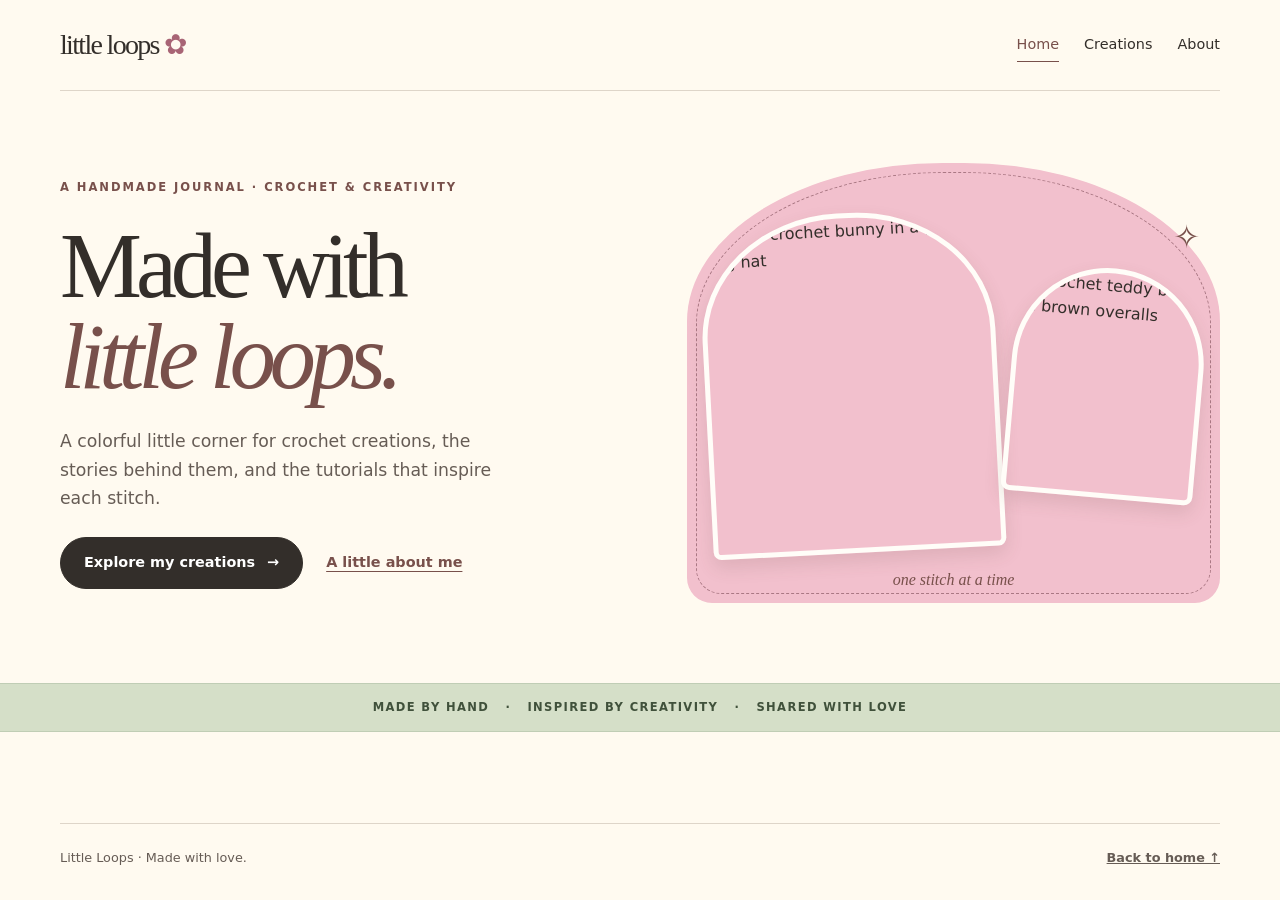
==== index.html @ b4562f56 "Add files via upload" ====
<!doctype html><html lang="en"><head><meta charset="utf-8"><meta name="viewport" content="width=device-width, initial-scale=1"><meta name="description" content="Little Loops — a handmade crochet portfolio."><title>Home | Little Loops</title><link rel="stylesheet" href="styles.css"></head><body><header class="shell nav"><a class="brand" href="index.html">little loops<span> ✿</span></a><nav class="navlinks" aria-label="Main navigation"><a href="index.html" aria-current="page">Home</a><a href="creations.html">Creations</a><a href="about.html">About</a></nav></header><main><section class="shell hero"><div class="hero-copy"><span class="eyebrow">A handmade journal · crochet &amp; creativity</span><h1>Made with<br><em>little loops.</em></h1><p>A colorful little corner for crochet creations, the stories behind them, and the tutorials that inspire each stitch.</p><div class="hero-actions"><a class="button" href="creations.html">Explore my creations <span aria-hidden="true">→</span></a><a class="text-link" href="about.html">A little about me</a></div></div><div class="hero-art"><img class="hero-main" src="images/frog-bunny.jpg" alt="White crochet bunny in a green frog hat"><img class="hero-side" src="images/teddy-bear.jpg" alt="Crochet teddy bear in brown overalls"><span class="spark" aria-hidden="true">✧</span><span class="art-note">one stitch at a time</span></div></section><div class="stripe">MADE BY HAND &nbsp; · &nbsp; INSPIRED BY CREATIVITY &nbsp; · &nbsp; SHARED WITH LOVE</div></main><footer class="shell footer"><span>Little Loops · Made with love.</span><a href="index.html">Back to home ↑</a></footer></body></html>
---- styles.css ----
:root{--paper:#fffaf0;--ink:#332e2a;--muted:#665c55;--pink:#f2c0cd;--sage:#d5dfc8;--yellow:#f8e0a1;--lilac:#dfd3ef;--line:#ded5c9;--white:#fffdf8;--accent:#78504b}*{box-sizing:border-box}body{margin:0;background:var(--paper);color:var(--ink);font:16px/1.65 system-ui,-apple-system,BlinkMacSystemFont,"Segoe UI",sans-serif;min-height:100vh;display:flex;flex-direction:column}main{flex:1}a{color:inherit}a:focus-visible{outline:3px solid #78504b;outline-offset:5px}h1,h2,h3,p{margin:0}h1,h2,h3,.brand{font-family:Georgia,"Times New Roman",serif;font-weight:normal}h1{font-size:clamp(3rem,7.2vw,6.3rem);line-height:.99;letter-spacing:-.065em}h2{font-size:clamp(2rem,4vw,3rem);line-height:1.1;letter-spacing:-.04em}h3{font-size:1.55rem;line-height:1.2}p{color:var(--muted)}.shell{width:min(1160px,calc(100% - 56px));margin-inline:auto}.eyebrow{font-size:.72rem;text-transform:uppercase;letter-spacing:.17em;font-weight:750;color:var(--accent)}.nav{display:flex;align-items:center;justify-content:space-between;gap:20px;padding:22px 0;border-bottom:1px solid var(--line)}.brand{text-decoration:none;font-size:1.75rem;letter-spacing:-.06em;white-space:nowrap}.brand span{color:#a86475}.navlinks{display:flex;gap:25px;flex-wrap:wrap;font-size:.9rem;align-items:center}.navlinks a{text-decoration:none;padding:5px 0;border-bottom:1px solid transparent}.navlinks a:hover,.navlinks a[aria-current=page]{border-color:var(--accent);color:var(--accent)}.hero{display:grid;grid-template-columns:1fr .95fr;align-items:center;gap:66px;padding:72px 0 80px;min-height:580px}.hero-copy{display:grid;gap:24px}.hero-copy p{max-width:455px;font-size:1.08rem}.hero em{color:var(--accent);font-weight:normal}.button{display:inline-flex;align-items:center;justify-content:center;gap:12px;width:fit-content;padding:13px 23px;background:var(--ink);color:white;border-radius:50px;text-decoration:none;font-size:.9rem;font-weight:650;border:1px solid var(--ink);transition:background .2s,transform .2s}.button:hover{background:var(--accent);transform:translateY(-2px)}.text-link{font-size:.9rem;font-weight:650;text-underline-offset:4px;color:var(--accent);width:fit-content}.hero-actions{display:flex;align-items:center;gap:23px;flex-wrap:wrap}.hero-art{position:relative;display:grid;grid-template-columns:1.22fr .8fr;gap:12px;align-items:center;padding:22px 18px;background:var(--pink);border-radius:48% 48% 25px 25px / 36% 36% 25px 25px;min-height:440px;isolation:isolate}.hero-art:before{content:"";position:absolute;inset:9px;border:1px dashed #aa7884;border-radius:inherit;z-index:-1}.hero-art img{width:100%;display:block;object-fit:cover;border:5px solid var(--white);box-shadow:0 8px 18px #60494024}.hero-main{height:340px;border-radius:48% 48% 8px 8px / 36% 36% 8px 8px;object-position:center 58%;transform:rotate(-3deg)}.hero-side{height:230px;border-radius:100px 100px 9px 9px;object-position:center 42%;transform:rotate(5deg)}.art-note{position:absolute;bottom:10px;left:0;right:0;text-align:center;font-family:Georgia,serif;font-style:italic;font-size:1rem;color:var(--accent)}.spark{position:absolute;color:var(--accent);font-size:2rem;right:20px;top:48px}.stripe{background:var(--sage);border-block:1px solid #c0cdb5;padding:14px 16px;text-align:center;letter-spacing:.12em;font-size:.72rem;font-weight:700;color:#40513b}.footer{border-top:1px solid var(--line);display:flex;justify-content:space-between;gap:12px;flex-wrap:wrap;padding:23px 0 32px;font-size:.8rem;margin-top:40px;color:var(--muted)}.footer a{font-weight:650}.page-head{padding:54px 0 30px;display:grid;gap:12px}.page-head h1{font-size:clamp(3rem,6vw,5rem)}.page-head p{max-width:530px}.gallery{display:grid;grid-template-columns:repeat(4,minmax(0,1fr));gap:18px;padding-bottom:36px}.project{display:flex;flex-direction:column;background:var(--white);border:1px solid var(--line);border-radius:18px;overflow:hidden;text-decoration:none;transition:transform .2s,box-shadow .2s}.project:hover{transform:translateY(-5px);box-shadow:0 12px 30px #42312513}.project-image{aspect-ratio:3/4;overflow:hidden;position:relative}.project-image img{width:100%;height:100%;object-fit:cover;display:block;object-position:center 58%}.project-body{display:flex;flex-direction:column;gap:9px;padding:18px;flex:1}.tag{font-size:.67rem;letter-spacing:.12em;text-transform:uppercase;font-weight:750;color:var(--accent)}.project-body p{font-size:.86rem;flex:1}.card-link{font-size:.83rem;font-weight:700;color:var(--accent);display:flex;justify-content:space-between;border-top:1px solid var(--line);padding-top:10px;margin-top:4px}.back{display:inline-block;margin:28px 0 20px;text-decoration:none;color:var(--accent);font-size:.88rem;font-weight:650}.back:hover{text-decoration:underline}.detail{display:grid;grid-template-columns:1fr 1fr;gap:55px;align-items:start;padding-bottom:30px}.photo-frame{background:var(--tone);padding:15px;border-radius:24px;position:relative}.photo-frame img{display:block;width:100%;height:auto;max-height:660px;object-fit:contain;border-radius:13px}.photo-note{font-size:.78rem;padding:9px 3px 0;color:var(--muted)}.detail-copy{display:grid;gap:20px;padding-top:8px}.detail-copy h1{font-size:clamp(2.9rem,5.3vw,4.7rem)}.lead{font-size:1.04rem}.info{border-top:1px solid var(--line);padding-top:18px;display:grid;gap:9px}.info h2{font-size:1.65rem}.info p{font-size:.92rem}.info dl{margin:0;display:grid;gap:10px}.info dl div{display:grid;grid-template-columns:105px 1fr;gap:8px;font-size:.9rem}.info dt{font-weight:650;color:var(--ink)}.info dd{margin:0;color:var(--muted)}.tutorial-box{background:var(--tone);border-radius:15px;padding:21px;display:grid;gap:9px}.tutorial-box h2{font-size:1.65rem}.tutorial-box p{font-size:.9rem;color:#514840}.pending{font-size:.84rem;font-weight:650;color:#514840;display:flex;align-items:center;gap:8px}.related{border-top:1px solid var(--line);padding-top:23px;display:flex;justify-content:space-between;align-items:center;gap:16px;flex-wrap:wrap}.about{display:grid;grid-template-columns:.9fr 1fr;gap:65px;align-items:center;padding:65px 0}.about-copy{display:grid;gap:22px}.about-copy h1{font-size:clamp(3rem,6vw,5rem)}.about-photo{padding:16px;background:var(--lilac);border-radius:160px 160px 20px 20px}.about-photo img{display:block;width:100%;height:450px;object-fit:cover;border-radius:inherit;object-position:center 42%}.sage{--tone:var(--sage)}.lilac{--tone:var(--lilac)}.pink{--tone:var(--pink)}.yellow{--tone:var(--yellow)}@media(max-width:950px){.gallery{grid-template-columns:repeat(2,minmax(0,1fr))}.hero{gap:30px;min-height:0}.hero-art{min-height:365px}.hero-main{height:270px}.hero-side{height:185px}.detail,.about{gap:30px}}@media(max-width:680px){.shell{width:calc(100% - 32px)}.nav{gap:8px;flex-wrap:wrap;padding:14px 0}.navlinks{gap:18px;font-size:.83rem}.hero,.detail,.about{grid-template-columns:1fr}.hero{padding:44px 0;gap:30px}.hero-art{max-width:450px;width:100%;margin:auto}.hero-copy{gap:18px}.gallery{gap:12px}.project-body{padding:12px;gap:6px}.project-body h3{font-size:1.25rem}.project-body p{font-size:.8rem}.page-head{padding:38px 0 24px}.detail-copy{padding-top:0}.about{padding:40px 0}.about-photo img{height:340px}.photo-frame img{max-height:530px}.footer{margin-top:26px}}@media(max-width:365px){.gallery{grid-template-columns:1fr}.hero-art{min-height:315px}.hero-main{height:230px}.hero-side{height:155px}}@media(prefers-reduced-motion:reduce){*{transition:none!important}}
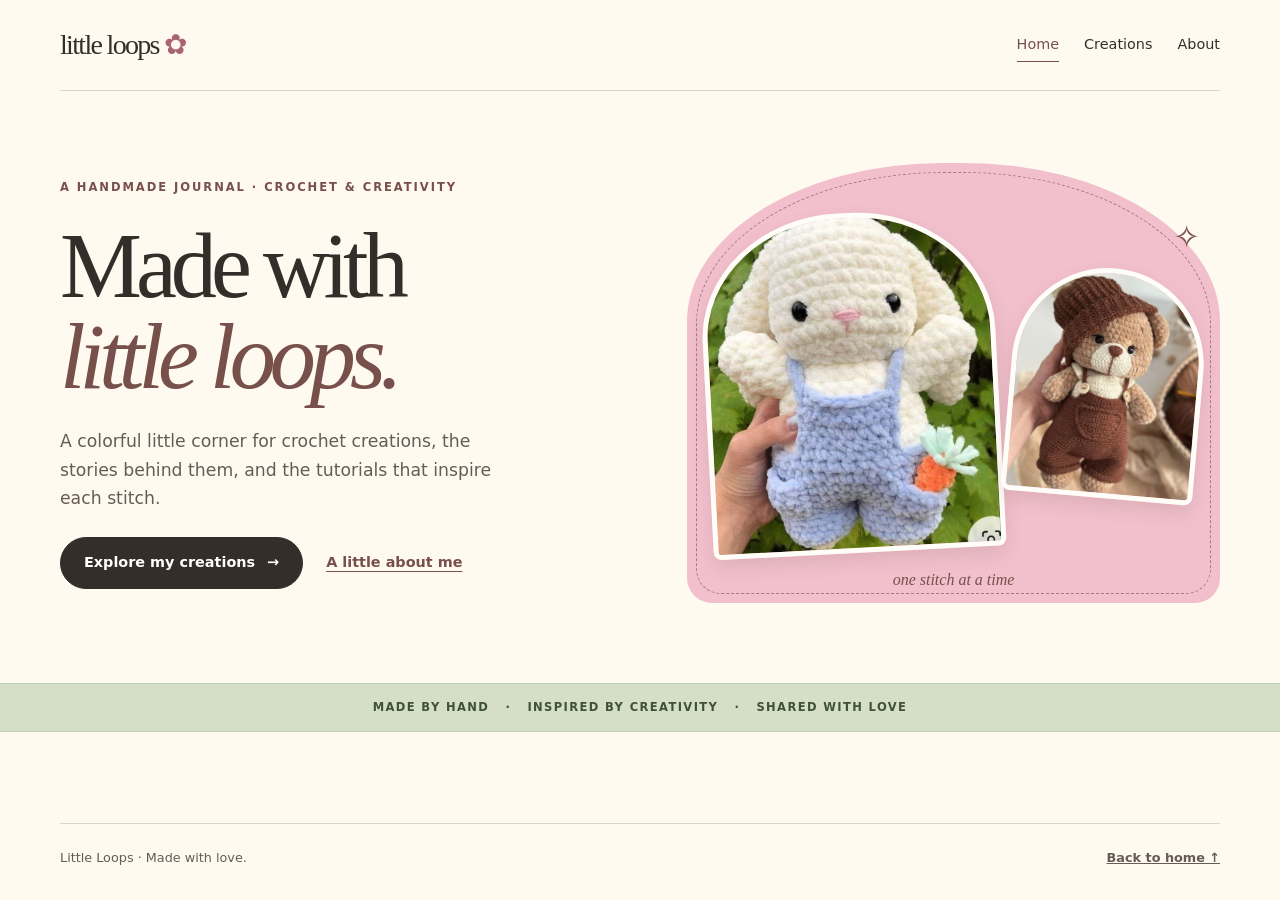
==== commit a5f5434c: "Remove Frog Hat Bunny project and update portfolio navigation" ====
--- a/index.html
+++ b/index.html
@@ -1 +1 @@
-<!doctype html><html lang="en"><head><meta charset="utf-8"><meta name="viewport" content="width=device-width, initial-scale=1"><meta name="description" content="Little Loops — a handmade crochet portfolio."><title>Home | Little Loops</title><link rel="stylesheet" href="styles.css"></head><body><header class="shell nav"><a class="brand" href="index.html">little loops<span> ✿</span></a><nav class="navlinks" aria-label="Main navigation"><a href="index.html" aria-current="page">Home</a><a href="creations.html">Creations</a><a href="about.html">About</a></nav></header><main><section class="shell hero"><div class="hero-copy"><span class="eyebrow">A handmade journal · crochet &amp; creativity</span><h1>Made with<br><em>little loops.</em></h1><p>A colorful little corner for crochet creations, the stories behind them, and the tutorials that inspire each stitch.</p><div class="hero-actions"><a class="button" href="creations.html">Explore my creations <span aria-hidden="true">→</span></a><a class="text-link" href="about.html">A little about me</a></div></div><div class="hero-art"><img class="hero-main" src="images/frog-bunny.jpg" alt="White crochet bunny in a green frog hat"><img class="hero-side" src="images/teddy-bear.jpg" alt="Crochet teddy bear in brown overalls"><span class="spark" aria-hidden="true">✧</span><span class="art-note">one stitch at a time</span></div></section><div class="stripe">MADE BY HAND &nbsp; · &nbsp; INSPIRED BY CREATIVITY &nbsp; · &nbsp; SHARED WITH LOVE</div></main><footer class="shell footer"><span>Little Loops · Made with love.</span><a href="index.html">Back to home ↑</a></footer></body></html>+<!doctype html><html lang="en"><head><meta charset="utf-8"><meta name="viewport" content="width=device-width, initial-scale=1"><meta name="description" content="Little Loops — a handmade crochet portfolio."><title>Home | Little Loops</title><link rel="stylesheet" href="styles.css"></head><body><header class="shell nav"><a class="brand" href="index.html">little loops<span> ✿</span></a><nav class="navlinks" aria-label="Main navigation"><a href="index.html" aria-current="page">Home</a><a href="creations.html">Creations</a><a href="about.html">About</a></nav></header><main><section class="shell hero"><div class="hero-copy"><span class="eyebrow">A handmade journal · crochet &amp; creativity</span><h1>Made with<br><em>little loops.</em></h1><p>A colorful little corner for crochet creations, the stories behind them, and the tutorials that inspire each stitch.</p><div class="hero-actions"><a class="button" href="creations.html">Explore my creations <span aria-hidden="true">→</span></a><a class="text-link" href="about.html">A little about me</a></div></div><div class="hero-art"><img class="hero-main" src="images/carrot-bunny.jpg" alt="White crochet bunny in periwinkle overalls"><img class="hero-side" src="images/teddy-bear.jpg" alt="Crochet teddy bear in brown overalls"><span class="spark" aria-hidden="true">✧</span><span class="art-note">one stitch at a time</span></div></section><div class="stripe">MADE BY HAND &nbsp; · &nbsp; INSPIRED BY CREATIVITY &nbsp; · &nbsp; SHARED WITH LOVE</div></main><footer class="shell footer"><span>Little Loops · Made with love.</span><a href="index.html">Back to home ↑</a></footer></body></html>
--- a/styles.css
+++ b/styles.css
@@ -1,2 +1,2 @@
 
-:root{--paper:#fffaf0;--ink:#332e2a;--muted:#665c55;--pink:#f2c0cd;--sage:#d5dfc8;--yellow:#f8e0a1;--lilac:#dfd3ef;--line:#ded5c9;--white:#fffdf8;--accent:#78504b}*{box-sizing:border-box}body{margin:0;background:var(--paper);color:var(--ink);font:16px/1.65 system-ui,-apple-system,BlinkMacSystemFont,"Segoe UI",sans-serif;min-height:100vh;display:flex;flex-direction:column}main{flex:1}a{color:inherit}a:focus-visible{outline:3px solid #78504b;outline-offset:5px}h1,h2,h3,p{margin:0}h1,h2,h3,.brand{font-family:Georgia,"Times New Roman",serif;font-weight:normal}h1{font-size:clamp(3rem,7.2vw,6.3rem);line-height:.99;letter-spacing:-.065em}h2{font-size:clamp(2rem,4vw,3rem);line-height:1.1;letter-spacing:-.04em}h3{font-size:1.55rem;line-height:1.2}p{color:var(--muted)}.shell{width:min(1160px,calc(100% - 56px));margin-inline:auto}.eyebrow{font-size:.72rem;text-transform:uppercase;letter-spacing:.17em;font-weight:750;color:var(--accent)}.nav{display:flex;align-items:center;justify-content:space-between;gap:20px;padding:22px 0;border-bottom:1px solid var(--line)}.brand{text-decoration:none;font-size:1.75rem;letter-spacing:-.06em;white-space:nowrap}.brand span{color:#a86475}.navlinks{display:flex;gap:25px;flex-wrap:wrap;font-size:.9rem;align-items:center}.navlinks a{text-decoration:none;padding:5px 0;border-bottom:1px solid transparent}.navlinks a:hover,.navlinks a[aria-current=page]{border-color:var(--accent);color:var(--accent)}.hero{display:grid;grid-template-columns:1fr .95fr;align-items:center;gap:66px;padding:72px 0 80px;min-height:580px}.hero-copy{display:grid;gap:24px}.hero-copy p{max-width:455px;font-size:1.08rem}.hero em{color:var(--accent);font-weight:normal}.button{display:inline-flex;align-items:center;justify-content:center;gap:12px;width:fit-content;padding:13px 23px;background:var(--ink);color:white;border-radius:50px;text-decoration:none;font-size:.9rem;font-weight:650;border:1px solid var(--ink);transition:background .2s,transform .2s}.button:hover{background:var(--accent);transform:translateY(-2px)}.text-link{font-size:.9rem;font-weight:650;text-underline-offset:4px;color:var(--accent);width:fit-content}.hero-actions{display:flex;align-items:center;gap:23px;flex-wrap:wrap}.hero-art{position:relative;display:grid;grid-template-columns:1.22fr .8fr;gap:12px;align-items:center;padding:22px 18px;background:var(--pink);border-radius:48% 48% 25px 25px / 36% 36% 25px 25px;min-height:440px;isolation:isolate}.hero-art:before{content:"";position:absolute;inset:9px;border:1px dashed #aa7884;border-radius:inherit;z-index:-1}.hero-art img{width:100%;display:block;object-fit:cover;border:5px solid var(--white);box-shadow:0 8px 18px #60494024}.hero-main{height:340px;border-radius:48% 48% 8px 8px / 36% 36% 8px 8px;object-position:center 58%;transform:rotate(-3deg)}.hero-side{height:230px;border-radius:100px 100px 9px 9px;object-position:center 42%;transform:rotate(5deg)}.art-note{position:absolute;bottom:10px;left:0;right:0;text-align:center;font-family:Georgia,serif;font-style:italic;font-size:1rem;color:var(--accent)}.spark{position:absolute;color:var(--accent);font-size:2rem;right:20px;top:48px}.stripe{background:var(--sage);border-block:1px solid #c0cdb5;padding:14px 16px;text-align:center;letter-spacing:.12em;font-size:.72rem;font-weight:700;color:#40513b}.footer{border-top:1px solid var(--line);display:flex;justify-content:space-between;gap:12px;flex-wrap:wrap;padding:23px 0 32px;font-size:.8rem;margin-top:40px;color:var(--muted)}.footer a{font-weight:650}.page-head{padding:54px 0 30px;display:grid;gap:12px}.page-head h1{font-size:clamp(3rem,6vw,5rem)}.page-head p{max-width:530px}.gallery{display:grid;grid-template-columns:repeat(4,minmax(0,1fr));gap:18px;padding-bottom:36px}.project{display:flex;flex-direction:column;background:var(--white);border:1px solid var(--line);border-radius:18px;overflow:hidden;text-decoration:none;transition:transform .2s,box-shadow .2s}.project:hover{transform:translateY(-5px);box-shadow:0 12px 30px #42312513}.project-image{aspect-ratio:3/4;overflow:hidden;position:relative}.project-image img{width:100%;height:100%;object-fit:cover;display:block;object-position:center 58%}.project-body{display:flex;flex-direction:column;gap:9px;padding:18px;flex:1}.tag{font-size:.67rem;letter-spacing:.12em;text-transform:uppercase;font-weight:750;color:var(--accent)}.project-body p{font-size:.86rem;flex:1}.card-link{font-size:.83rem;font-weight:700;color:var(--accent);display:flex;justify-content:space-between;border-top:1px solid var(--line);padding-top:10px;margin-top:4px}.back{display:inline-block;margin:28px 0 20px;text-decoration:none;color:var(--accent);font-size:.88rem;font-weight:650}.back:hover{text-decoration:underline}.detail{display:grid;grid-template-columns:1fr 1fr;gap:55px;align-items:start;padding-bottom:30px}.photo-frame{background:var(--tone);padding:15px;border-radius:24px;position:relative}.photo-frame img{display:block;width:100%;height:auto;max-height:660px;object-fit:contain;border-radius:13px}.photo-note{font-size:.78rem;padding:9px 3px 0;color:var(--muted)}.detail-copy{display:grid;gap:20px;padding-top:8px}.detail-copy h1{font-size:clamp(2.9rem,5.3vw,4.7rem)}.lead{font-size:1.04rem}.info{border-top:1px solid var(--line);padding-top:18px;display:grid;gap:9px}.info h2{font-size:1.65rem}.info p{font-size:.92rem}.info dl{margin:0;display:grid;gap:10px}.info dl div{display:grid;grid-template-columns:105px 1fr;gap:8px;font-size:.9rem}.info dt{font-weight:650;color:var(--ink)}.info dd{margin:0;color:var(--muted)}.tutorial-box{background:var(--tone);border-radius:15px;padding:21px;display:grid;gap:9px}.tutorial-box h2{font-size:1.65rem}.tutorial-box p{font-size:.9rem;color:#514840}.pending{font-size:.84rem;font-weight:650;color:#514840;display:flex;align-items:center;gap:8px}.related{border-top:1px solid var(--line);padding-top:23px;display:flex;justify-content:space-between;align-items:center;gap:16px;flex-wrap:wrap}.about{display:grid;grid-template-columns:.9fr 1fr;gap:65px;align-items:center;padding:65px 0}.about-copy{display:grid;gap:22px}.about-copy h1{font-size:clamp(3rem,6vw,5rem)}.about-photo{padding:16px;background:var(--lilac);border-radius:160px 160px 20px 20px}.about-photo img{display:block;width:100%;height:450px;object-fit:cover;border-radius:inherit;object-position:center 42%}.sage{--tone:var(--sage)}.lilac{--tone:var(--lilac)}.pink{--tone:var(--pink)}.yellow{--tone:var(--yellow)}@media(max-width:950px){.gallery{grid-template-columns:repeat(2,minmax(0,1fr))}.hero{gap:30px;min-height:0}.hero-art{min-height:365px}.hero-main{height:270px}.hero-side{height:185px}.detail,.about{gap:30px}}@media(max-width:680px){.shell{width:calc(100% - 32px)}.nav{gap:8px;flex-wrap:wrap;padding:14px 0}.navlinks{gap:18px;font-size:.83rem}.hero,.detail,.about{grid-template-columns:1fr}.hero{padding:44px 0;gap:30px}.hero-art{max-width:450px;width:100%;margin:auto}.hero-copy{gap:18px}.gallery{gap:12px}.project-body{padding:12px;gap:6px}.project-body h3{font-size:1.25rem}.project-body p{font-size:.8rem}.page-head{padding:38px 0 24px}.detail-copy{padding-top:0}.about{padding:40px 0}.about-photo img{height:340px}.photo-frame img{max-height:530px}.footer{margin-top:26px}}@media(max-width:365px){.gallery{grid-template-columns:1fr}.hero-art{min-height:315px}.hero-main{height:230px}.hero-side{height:155px}}@media(prefers-reduced-motion:reduce){*{transition:none!important}}
+:root{--paper:#fffaf0;--ink:#332e2a;--muted:#665c55;--pink:#f2c0cd;--sage:#d5dfc8;--yellow:#f8e0a1;--lilac:#dfd3ef;--line:#ded5c9;--white:#fffdf8;--accent:#78504b}*{box-sizing:border-box}body{margin:0;background:var(--paper);color:var(--ink);font:16px/1.65 system-ui,-apple-system,BlinkMacSystemFont,"Segoe UI",sans-serif;min-height:100vh;display:flex;flex-direction:column}main{flex:1}a{color:inherit}a:focus-visible{outline:3px solid #78504b;outline-offset:5px}h1,h2,h3,p{margin:0}h1,h2,h3,.brand{font-family:Georgia,"Times New Roman",serif;font-weight:normal}h1{font-size:clamp(3rem,7.2vw,6.3rem);line-height:.99;letter-spacing:-.065em}h2{font-size:clamp(2rem,4vw,3rem);line-height:1.1;letter-spacing:-.04em}h3{font-size:1.55rem;line-height:1.2}p{color:var(--muted)}.shell{width:min(1160px,calc(100% - 56px));margin-inline:auto}.eyebrow{font-size:.72rem;text-transform:uppercase;letter-spacing:.17em;font-weight:750;color:var(--accent)}.nav{display:flex;align-items:center;justify-content:space-between;gap:20px;padding:22px 0;border-bottom:1px solid var(--line)}.brand{text-decoration:none;font-size:1.75rem;letter-spacing:-.06em;white-space:nowrap}.brand span{color:#a86475}.navlinks{display:flex;gap:25px;flex-wrap:wrap;font-size:.9rem;align-items:center}.navlinks a{text-decoration:none;padding:5px 0;border-bottom:1px solid transparent}.navlinks a:hover,.navlinks a[aria-current=page]{border-color:var(--accent);color:var(--accent)}.hero{display:grid;grid-template-columns:1fr .95fr;align-items:center;gap:66px;padding:72px 0 80px;min-height:580px}.hero-copy{display:grid;gap:24px}.hero-copy p{max-width:455px;font-size:1.08rem}.hero em{color:var(--accent);font-weight:normal}.button{display:inline-flex;align-items:center;justify-content:center;gap:12px;width:fit-content;padding:13px 23px;background:var(--ink);color:white;border-radius:50px;text-decoration:none;font-size:.9rem;font-weight:650;border:1px solid var(--ink);transition:background .2s,transform .2s}.button:hover{background:var(--accent);transform:translateY(-2px)}.text-link{font-size:.9rem;font-weight:650;text-underline-offset:4px;color:var(--accent);width:fit-content}.hero-actions{display:flex;align-items:center;gap:23px;flex-wrap:wrap}.hero-art{position:relative;display:grid;grid-template-columns:1.22fr .8fr;gap:12px;align-items:center;padding:22px 18px;background:var(--pink);border-radius:48% 48% 25px 25px / 36% 36% 25px 25px;min-height:440px;isolation:isolate}.hero-art:before{content:"";position:absolute;inset:9px;border:1px dashed #aa7884;border-radius:inherit;z-index:-1}.hero-art img{width:100%;display:block;object-fit:cover;border:5px solid var(--white);box-shadow:0 8px 18px #60494024}.hero-main{height:340px;border-radius:48% 48% 8px 8px / 36% 36% 8px 8px;object-position:center 58%;transform:rotate(-3deg)}.hero-side{height:230px;border-radius:100px 100px 9px 9px;object-position:center 42%;transform:rotate(5deg)}.art-note{position:absolute;bottom:10px;left:0;right:0;text-align:center;font-family:Georgia,serif;font-style:italic;font-size:1rem;color:var(--accent)}.spark{position:absolute;color:var(--accent);font-size:2rem;right:20px;top:48px}.stripe{background:var(--sage);border-block:1px solid #c0cdb5;padding:14px 16px;text-align:center;letter-spacing:.12em;font-size:.72rem;font-weight:700;color:#40513b}.footer{border-top:1px solid var(--line);display:flex;justify-content:space-between;gap:12px;flex-wrap:wrap;padding:23px 0 32px;font-size:.8rem;margin-top:40px;color:var(--muted)}.footer a{font-weight:650}.page-head{padding:54px 0 30px;display:grid;gap:12px}.page-head h1{font-size:clamp(3rem,6vw,5rem)}.page-head p{max-width:530px}.gallery{display:grid;grid-template-columns:repeat(3,minmax(0,1fr));gap:18px;padding-bottom:36px}.project{display:flex;flex-direction:column;background:var(--white);border:1px solid var(--line);border-radius:18px;overflow:hidden;text-decoration:none;transition:transform .2s,box-shadow .2s}.project:hover{transform:translateY(-5px);box-shadow:0 12px 30px #42312513}.project-image{aspect-ratio:3/4;overflow:hidden;position:relative}.project-image img{width:100%;height:100%;object-fit:cover;display:block;object-position:center 58%}.project-body{display:flex;flex-direction:column;gap:9px;padding:18px;flex:1}.tag{font-size:.67rem;letter-spacing:.12em;text-transform:uppercase;font-weight:750;color:var(--accent)}.project-body p{font-size:.86rem;flex:1}.card-link{font-size:.83rem;font-weight:700;color:var(--accent);display:flex;justify-content:space-between;border-top:1px solid var(--line);padding-top:10px;margin-top:4px}.back{display:inline-block;margin:28px 0 20px;text-decoration:none;color:var(--accent);font-size:.88rem;font-weight:650}.back:hover{text-decoration:underline}.detail{display:grid;grid-template-columns:1fr 1fr;gap:55px;align-items:start;padding-bottom:30px}.photo-frame{background:var(--tone);padding:15px;border-radius:24px;position:relative}.photo-frame img{display:block;width:100%;height:auto;max-height:660px;object-fit:contain;border-radius:13px}.photo-note{font-size:.78rem;padding:9px 3px 0;color:var(--muted)}.detail-copy{display:grid;gap:20px;padding-top:8px}.detail-copy h1{font-size:clamp(2.9rem,5.3vw,4.7rem)}.lead{font-size:1.04rem}.info{border-top:1px solid var(--line);padding-top:18px;display:grid;gap:9px}.info h2{font-size:1.65rem}.info p{font-size:.92rem}.info dl{margin:0;display:grid;gap:10px}.info dl div{display:grid;grid-template-columns:105px 1fr;gap:8px;font-size:.9rem}.info dt{font-weight:650;color:var(--ink)}.info dd{margin:0;color:var(--muted)}.tutorial-box{background:var(--tone);border-radius:15px;padding:21px;display:grid;gap:9px}.tutorial-box h2{font-size:1.65rem}.tutorial-box p{font-size:.9rem;color:#514840}.pending{font-size:.84rem;font-weight:650;color:#514840;display:flex;align-items:center;gap:8px}.related{border-top:1px solid var(--line);padding-top:23px;display:flex;justify-content:space-between;align-items:center;gap:16px;flex-wrap:wrap}.about{display:grid;grid-template-columns:.9fr 1fr;gap:65px;align-items:center;padding:65px 0}.about-copy{display:grid;gap:22px}.about-copy h1{font-size:clamp(3rem,6vw,5rem)}.about-photo{padding:16px;background:var(--lilac);border-radius:160px 160px 20px 20px}.about-photo img{display:block;width:100%;height:450px;object-fit:cover;border-radius:inherit;object-position:center 42%}.sage{--tone:var(--sage)}.lilac{--tone:var(--lilac)}.pink{--tone:var(--pink)}.yellow{--tone:var(--yellow)}@media(max-width:950px){.gallery{grid-template-columns:repeat(2,minmax(0,1fr))}.hero{gap:30px;min-height:0}.hero-art{min-height:365px}.hero-main{height:270px}.hero-side{height:185px}.detail,.about{gap:30px}}@media(max-width:680px){.shell{width:calc(100% - 32px)}.nav{gap:8px;flex-wrap:wrap;padding:14px 0}.navlinks{gap:18px;font-size:.83rem}.hero,.detail,.about{grid-template-columns:1fr}.hero{padding:44px 0;gap:30px}.hero-art{max-width:450px;width:100%;margin:auto}.hero-copy{gap:18px}.gallery{gap:12px}.project-body{padding:12px;gap:6px}.project-body h3{font-size:1.25rem}.project-body p{font-size:.8rem}.page-head{padding:38px 0 24px}.detail-copy{padding-top:0}.about{padding:40px 0}.about-photo img{height:340px}.photo-frame img{max-height:530px}.footer{margin-top:26px}}@media(max-width:365px){.gallery{grid-template-columns:1fr}.hero-art{min-height:315px}.hero-main{height:230px}.hero-side{height:155px}}@media(prefers-reduced-motion:reduce){*{transition:none!important}}
